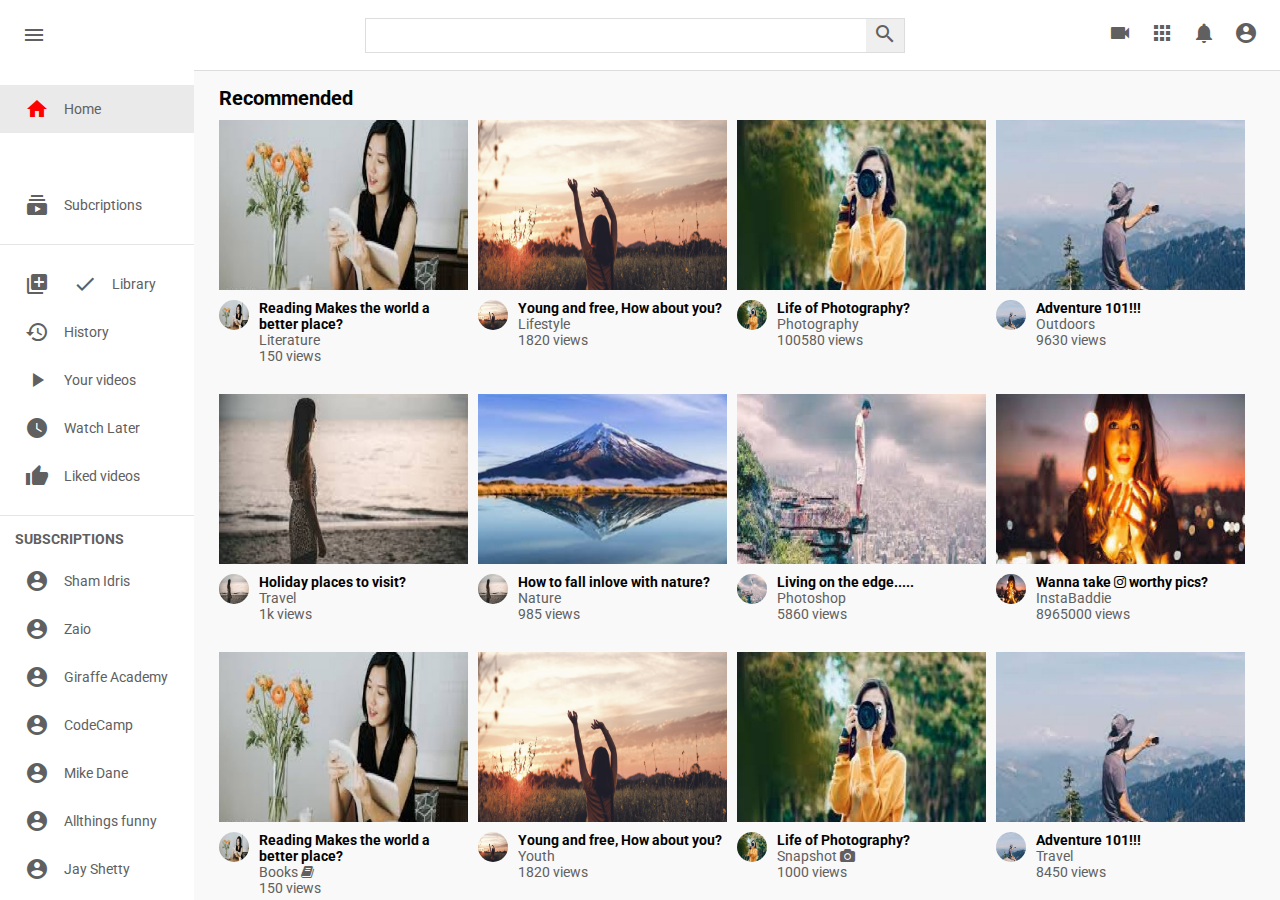
==== index.html @ aa1c9d06 "youTube page clone" ====
<!DOCTYPE html>
<html lang="en">

<head>
    <meta charset="UTF-8">
    <meta name="viewport" content="width=device-width, initial-scale=1.0">
    <link href="https://fonts.googleapis.com/icon?family=Material+Icons" rel="stylesheet">
    <link rel="stylesheet" href="styles.css">
    <link rel="stylesheet" href="https://cdnjs.cloudflare.com/ajax/libs/font-awesome/4.7.0/css/font-awesome.min.css">
    <title>Youtube UI Clone</title>
</head>

<body>
    <div class="menuBar">
        <div class="logo">
            <i class="material-icons">menu</i>
            <img src="https://www.youtube.com/about/static/svgs/icons/brand-resources/YouTube-logo-full_color_light.svg?cache=72a5d9c" alt="">
        </div>
        <div class="search">
            <form action="">
                <input type="text">
                <button><i class="material-icons">search</i></button>
            </form>
        </div>
        <div class="icons">
            <i class="material-icons">videocam</i>
            <i class="material-icons">apps</i>
            <i class="material-icons">notifications</i>
            <i class="material-icons">account_circle</i>
        </div>
    </div>
    <div class="mainBody">
        <div class="categories">
            <div class="categoriesSection">
                <span class="category active-span">
                    <i class="material-icons active">home</i>
                    <span>Home</span>
                </span>
                <span class="category">
                    <i class="material-icons">local_fire_department</i>
                    <span>Trending</span>
                </span>
                <span class="category">
                    <i class="material-icons">subscriptions</i>
                    <span>Subcriptions</span>
                </span>
            </div>
            <hr>
            <div class="categoriesSection">
                <span class="category">
                    <i class="material-icons">library_add_check</i>
                    <span>Library</span>
                </span>
                <span class="category">
                    <i class="material-icons">history</i>
                    <span>History</span>
                </span>
                <span class="category">
                    <i class="material-icons">play_arrow</i>
                    <span>Your videos</span>
                </span>
                <span class="category">
                    <i class="material-icons">watch_later</i>
                    <span>Watch Later</span>
                </span>
                <span class="category">
                    <i class="material-icons">thumb_up</i>
                    <span>Liked videos</span>
                </span>
            </div>
            <hr>
            <div class="categoriesSection">
                <h4>SUBSCRIPTIONS</h4>
                <span class="category">
                    <i class="material-icons">account_circle</i>
                    <span>Sham Idris</span>
                </span>
                <span class="category">
                    <i class="material-icons">account_circle</i>
                    <span>Zaio</span>
                </span>
                <span class="category">
                    <i class="material-icons">account_circle</i>
                    <span>Giraffe Academy</span>
                </span>
                <span class="category">
                    <i class="material-icons">account_circle</i>
                    <span>CodeCamp</span>
                </span>
                <span class="category">
                    <i class="material-icons">account_circle</i>
                    <span>Mike Dane</span>
                </span>
                <span class="category">
                    <i class="material-icons">account_circle</i>
                    <span>Allthings funny</span>
                </span>
                <span class="category">
                    <i class="material-icons">account_circle</i>
                    <span>Jay Shetty<r/span>
                </span>
            </div>


        </div>
        <div class="videos">
            <h1>Recommended</h1>
            <div class="videosGrid">

                <div class="video">
                    <div class="thumbnail">
                        <img src="images/resize-1598479490548944699download.jpg" alt="">
                    </div>
                    <div class="details">
                        <div class="author">
                            <img src="images/resize-1598479490548944699download.jpg" alt="">
                        </div>
                        <div class="title">
                            <h3>Reading Makes the world a better place?</h3>
                            <a href="">Literature</a>
                            <span>150 views</span>
                        </div>
                    </div>
                </div>
                <div class="video">
                    <div class="thumbnail">
                        <img src="images/resize-15984796391588912843HeaderimageBTL4.png" alt="">
                    </div>
                    <div class="details">
                        <div class="author">
                            <img src="images/resize-15984796391588912843HeaderimageBTL4.png" alt="">
                        </div>
                        <div class="title">
                            <h3>Young and free, How about you?</h3>
                            <a href="">Lifestyle</a>
                            <span>1820 views</span>
                        </div>
                    </div>
                </div>
                <div class="video">
                    <div class="thumbnail">
                        <img src="images/resize-15984789691279528398download1.jpg" alt="">
                    </div>
                    <div class="details">
                        <div class="author">
                            <img src="images/resize-15984789691279528398download1.jpg" alt="">
                        </div>
                        <div class="title">
                            <h3>Life of Photography?</h3>
                            <a href="">Photography</a>
                            <span>100580 views</span>
                        </div>
                    </div>
                </div>
                <div class="video">
                    <div class="thumbnail">
                        <img src="images/resize-15984799725164188871.jpg" alt="">
                    </div>
                    <div class="details">
                        <div class="author">
                            <img src="images/resize-15984799725164188871.jpg" alt="">
                        </div>
                        <div class="title">
                            <h3>Adventure 101!!!</h3>
                            <a href="">Outdoors</a>
                            <span>9630 views</span>
                        </div>
                    </div>
                </div>
                <div class="video">
                    <div class="thumbnail">
                        <img src="images/resize-15984800598390956472.jpg" alt="">
                    </div>
                    <div class="details">
                        <div class="author">
                            <img src="images/resize-15984800598390956472.jpg" alt="">
                        </div>
                        <div class="title">
                            <h3>Holiday places to visit?</h3>
                            <a href="">Travel</a>
                            <span>1k views</span>
                        </div>
                    </div>
                </div>
                <div class="video">
                    <div class="thumbnail">
                        <img src="images/resize-159848023417909337923.jpg" alt="">
                    </div>
                    <div class="details">
                        <div class="author">
                            <img src="images/resize-15984800598390956472.jpg" alt="">
                        </div>
                        <div class="title">
                            <h3>How to fall inlove with nature?</h3>
                            <a href="">Nature</a>
                            <span>985 views</span>
                        </div>
                    </div>
                </div>
                <div class="video">
                    <div class="thumbnail">
                        <img src="images/resize-159848054420523253944.jpg" alt="">
                    </div>
                    <div class="details">
                        <div class="author">
                            <img src="images/resize-159848054420523253944.jpg" alt="">
                        </div>
                        <div class="title">
                            <h3>Living on the edge.....</h3>
                            <a href="">Photoshop</a>
                            <span>5860 views</span>
                        </div>
                    </div>
                </div>
                <div class="video">
                    <div class="thumbnail">
                        <img src="images/resize-15984805974992859575.jpg" alt="">
                    </div>
                    <div class="details">
                        <div class="author">
                            <img src="images/resize-15984805974992859575.jpg" alt="">
                        </div>
                        <div class="title">
                            <h3>Wanna take <i class="fa fa-instagram" aria-hidden="true"></i> worthy pics?</h3>
                            <a href="">InstaBaddie</a>
                            <span>8965000 views</span>
                        </div>
                    </div>
                </div>
                <div class="video">
                    <div class="thumbnail">
                        <img src="images/resize-1598479490548944699download.jpg" alt="">
                    </div>
                    <div class="details">
                        <div class="author">
                            <img src="images/resize-1598479490548944699download.jpg" alt="">
                        </div>
                        <div class="title">
                            <h3>Reading Makes the world a better place?</h3>
                            <a href="">Books <i class="fa fa-book" aria-hidden="true"></i></a>
                            <span>150 views</span>
                        </div>
                    </div>
                </div>
                <div class="video">
                    <div class="thumbnail">
                        <img src="images/resize-15984796391588912843HeaderimageBTL4.png" alt="">
                    </div>
                    <div class="details">
                        <div class="author">
                            <img src="images/resize-15984796391588912843HeaderimageBTL4.png" alt="">
                        </div>
                        <div class="title">
                            <h3>Young and free, How about you?</h3>
                            <a href="">Youth </a>
                            <span>1820 views</span>
                        </div>
                    </div>
                </div>
                <div class="video">
                    <div class="thumbnail">
                        <img src="images/resize-15984789691279528398download1.jpg" alt="">
                    </div>
                    <div class="details">
                        <div class="author">
                            <img src="images/resize-15984789691279528398download1.jpg" alt="">
                        </div>
                        <div class="title">
                            <h3>Life of Photography?</h3>
                            <a href="">Snapshot <i class="fa fa-camera    "></i></a>
                            <span>1000 views</span>
                        </div>
                    </div>
                </div>
                <div class="video">
                    <div class="thumbnail">
                        <img src="images/resize-15984799725164188871.jpg" alt="">
                    </div>
                    <div class="details">
                        <div class="author">
                            <img src="images/resize-15984799725164188871.jpg" alt="">
                        </div>
                        <div class="title">
                            <h3>Adventure 101!!!</h3>
                            <a href="">Travel <i class="fas fa-mountains    "></i></a>
                            <span>8450 views</span>
                        </div>
                    </div>
                </div>
                <div class="video">
                    <div class="thumbnail">
                        <img src="images/resize-15984800598390956472.jpg" alt="">
                    </div>
                    <div class="details">
                        <div class="author">
                            <img src="images/resize-15984800598390956472.jpg" alt="">
                        </div>
                        <div class="title">
                            <h3>Holiday places to visit?</h3>
                            <a href="">Country <i class="fa fa-globe" aria-hidden="true"></i></a>
                            <span>870 views</span>
                        </div>
                    </div>
                </div>
                <div class="video">
                    <div class="thumbnail">
                        <img src="images/resize-159848023417909337923.jpg" alt="">
                    </div>
                    <div class="details">
                        <div class="author">
                            <img src="images/resize-15984800598390956472.jpg" alt="">
                        </div>
                        <div class="title">
                            <h3>How to fall inlove with nature?</h3>
                            <a href="">World</a>
                            <span>75690 views</span>
                        </div>
                    </div>
                </div>
                <div class="video">
                    <div class="thumbnail">
                        <img src="images/resize-159848054420523253944.jpg" alt="">
                    </div>
                    <div class="details">
                        <div class="author">
                            <img src="images/resize-159848054420523253944.jpg" alt="">
                        </div>
                        <div class="title">
                            <h3>Living on the edge.....</h3>
                            <a href="">Stunts <i class="fa fa-exclamation-circle" aria-hidden="true"></i></a>
                            <span>7896 views</span>
                        </div>
                    </div>
                </div>
                <div class="video">
                    <div class="thumbnail">
                        <img src="images/resize-15984805974992859575.jpg" alt="">
                    </div>
                    <div class="details">
                        <div class="author">
                            <img src="images/resize-15984805974992859575.jpg" alt="">
                        </div>
                        <div class="title">
                            <h3>Wanna take <i class="fa fa-instagram" aria-hidden="true"></i> worthy pics?</h3>
                            <a href="">Pictures</a>
                            <span>1580 views</span>
                        </div>
                    </div>
                </div>
                <div class="video">
                    <div class="thumbnail">
                        <img src="images/resize-1598479490548944699download.jpg" alt="">
                    </div>
                    <div class="details">
                        <div class="author">
                            <img src="images/resize-1598479490548944699download.jpg" alt="">
                        </div>
                        <div class="title">
                            <h3>Reading Makes the world a better place?</h3>
                            <a href=""><i class="fa fa-book-open    "></i></a>
                            <span>150 views</span>
                        </div>
                    </div>
                </div>
                <div class="video">
                    <div class="thumbnail">
                        <img src="images/resize-15984796391588912843HeaderimageBTL4.png" alt="">
                    </div>
                    <div class="details">
                        <div class="author">
                            <img src="images/resize-15984796391588912843HeaderimageBTL4.png" alt="">
                        </div>
                        <div class="title">
                            <h3>Young and free, How about you?</h3>
                            <a href=""><i class="fa fa-motorcycle" aria-hidden="true"></i></a>
                            <span>1820 views</span>
                        </div>
                    </div>
                </div>
                <div class="video">
                    <div class="thumbnail">
                        <img src="images/resize-15984789691279528398download1.jpg" alt="">
                    </div>
                    <div class="details">
                        <div class="author">
                            <img src="images/resize-15984789691279528398download1.jpg" alt="">
                        </div>
                        <div class="title">
                            <h3>Life of Photography?</h3>
                            <a href="">take a Snap<i class="fa fa-snapchat" aria-hidden="true"></i></a>
                            <span>1000 views</span>
                        </div>
                    </div>
                </div>
                <div class="video">
                    <div class="thumbnail">
                        <img src="images/resize-15984799725164188871.jpg" alt="">
                    </div>
                    <div class="details">
                        <div class="author">
                            <img src="images/resize-15984799725164188871.jpg" alt="">
                        </div>
                        <div class="title">
                            <h3>Adventure 101!!!</h3>
                            <a href="">Accomplishments <i class="fa fa-trophy    "></i></a>
                            <span>1000 views</span>
                        </div>
                    </div>
                </div>
            </div>
        </div>
    </div>
    </div>
</body>

</html>
---- styles.css ----
@import url('https://fonts.googleapis.com/css2?family=Roboto:wght@300;400;700&display=swap');
:root {
    --color-grey: #e5e5e5;
    --color-grey-dark: #e5e5e5d2;
    --color-bg: #f9f9f9;
}

* {
    margin: 0;
    padding: 0;
    box-sizing: border-box;
}

h1 {
    font-size: 20px;
    margin-bottom: 10px;
    color: rgb(3, 3, 3);
}

h4 {
    font-size: 14px;
    margin-left: 15px;
    color: rgb(96, 96, 96);
    margin-bottom: 10px;
}

hr {
    height: 1px;
    background-color: var(--color-grey);
    border: none;
}

body {
    font-family: 'Roboto', sans-serif;
}

.material-icons {
    color: rgb(96, 96, 96);
}

.menuBar {
    display: flex;
    justify-content: space-between;
    align-items: center;
    height: 70px;
    padding: 15px;
}

.menuBar .logo {
    display: flex;
    align-items: center;
}

.menuBar .logo img {
    width: 100px;
    margin-left: 15px;
}

.menuBar i {
    padding: 0 7px;
}

.menuBar .search form {
    border: 1px solid #ddd;
    height: 35px;
    margin: 0;
    padding: 0;
    display: flex;
}

.menuBar .search input {
    width: 500px;
    padding: 0;
    margin: 0;
    border-radius: 0;
    border: none;
    height: 100%;
}

.menuBar .search button {
    padding: 0;
    margin: 0;
    height: 100%;
    border: none;
    border-radius: 0;
    /* border: none; */
}

.mainBody {
    height: calc(100vh - 70px);
    display: flex;
    overflow: hidden;
}

.categories {
    height: 100%;
    width: 230px;
    background-color: white;
    overflow-y: scroll;
}

.mainBody .categories .categoriesSection {
    width: 100%;
    display: flex;
    flex-direction: column;
    margin-bottom: 15px;
    margin-top: 15px;
}

.mainBody .categories .categoriesSection .category {
    display: flex;
    align-items: center;
    padding: 12px 25px;
}

.mainBody .categories .categoriesSection .category .active {
    color: red;
}

.mainBody .categories .categoriesSection .category span {
    margin-left: 15px;
}

.active-span {
    background: var(--color-grey-dark);
}

.mainBody .categories .categoriesSection .category:hover {
    background: var(--color-grey);
    cursor: pointer;
}

.videos {
    background: var(--color-bg);
    width: 100%;
    height: 100%;
    padding: 15px 25px;
    border-top: 1px solid #ddd;
    overflow-y: scroll;
}

.videos .videosGrid {
    display: flex;
    flex-direction: row;
    justify-content: space-around;
    flex-wrap: wrap;
}

.videos .videosGrid .video {
    width: calc(25% - 10px);
    margin-right: 10px;
    margin-bottom: 30px;
}

.videos .videosGrid .video .thumbnail {
    width: 100%;
    height: 170px;
}

.videos .videosGrid .video .thumbnail img {
    object-fit: cover;
    height: 100%;
    width: 100%;
}

.author img {
    object-fit: cover;
    border-radius: 50%;
    height: 30px;
    width: 30px;
    margin-right: 10px;
}

.details {
    display: flex;
    margin-top: 10px;
}

.details .title {
    display: flex;
    flex-direction: column;
}

.details .title h3 {
    color: rgb(3, 3, 3);
    font-size: 14px;
}

.details .title a,
span {
    text-decoration: none;
    color: rgb(96, 96, 96);
    font-size: 14px;
}
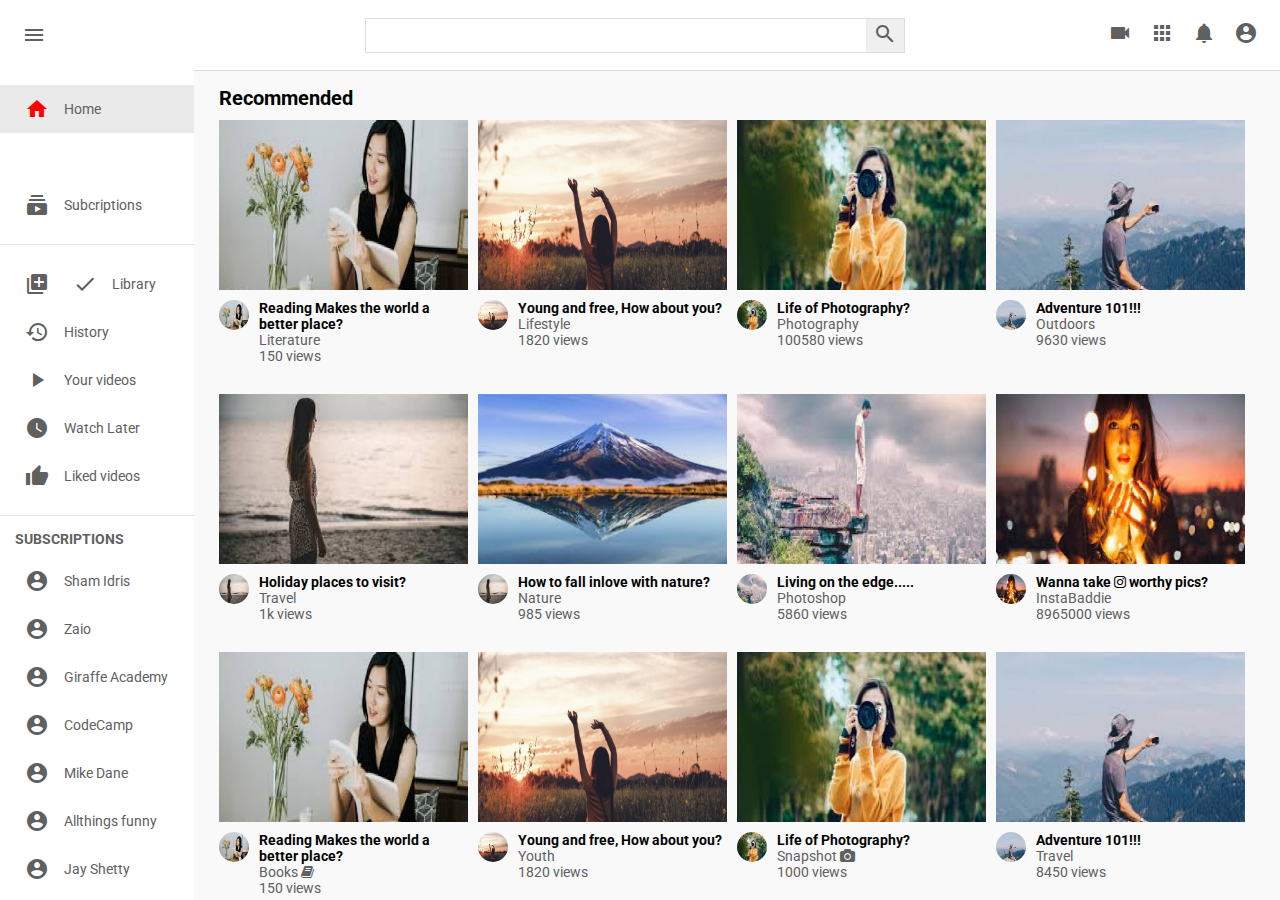
==== commit e5554c4e: "Extensions" ====
--- a/index.html
+++ b/index.html
@@ -36,9 +36,10 @@
                     <i class="material-icons active">home</i>
                     <span>Home</span>
                 </span>
+                <a href=""></a>
                 <span class="category">
                     <i class="material-icons">local_fire_department</i>
-                    <span>Trending</span>
+                    <span> <a href="html/trending.html" style="text-decoration: none;">Trending</a></span>
                 </span>
                 <span class="category">
                     <i class="material-icons">subscriptions</i>
--- a/styles.css
+++ b/styles.css
@@ -111,6 +111,7 @@
     display: flex;
     align-items: center;
     padding: 12px 25px;
+    text-decoration: none;
 }
 
 .mainBody .categories .categoriesSection .category .active {
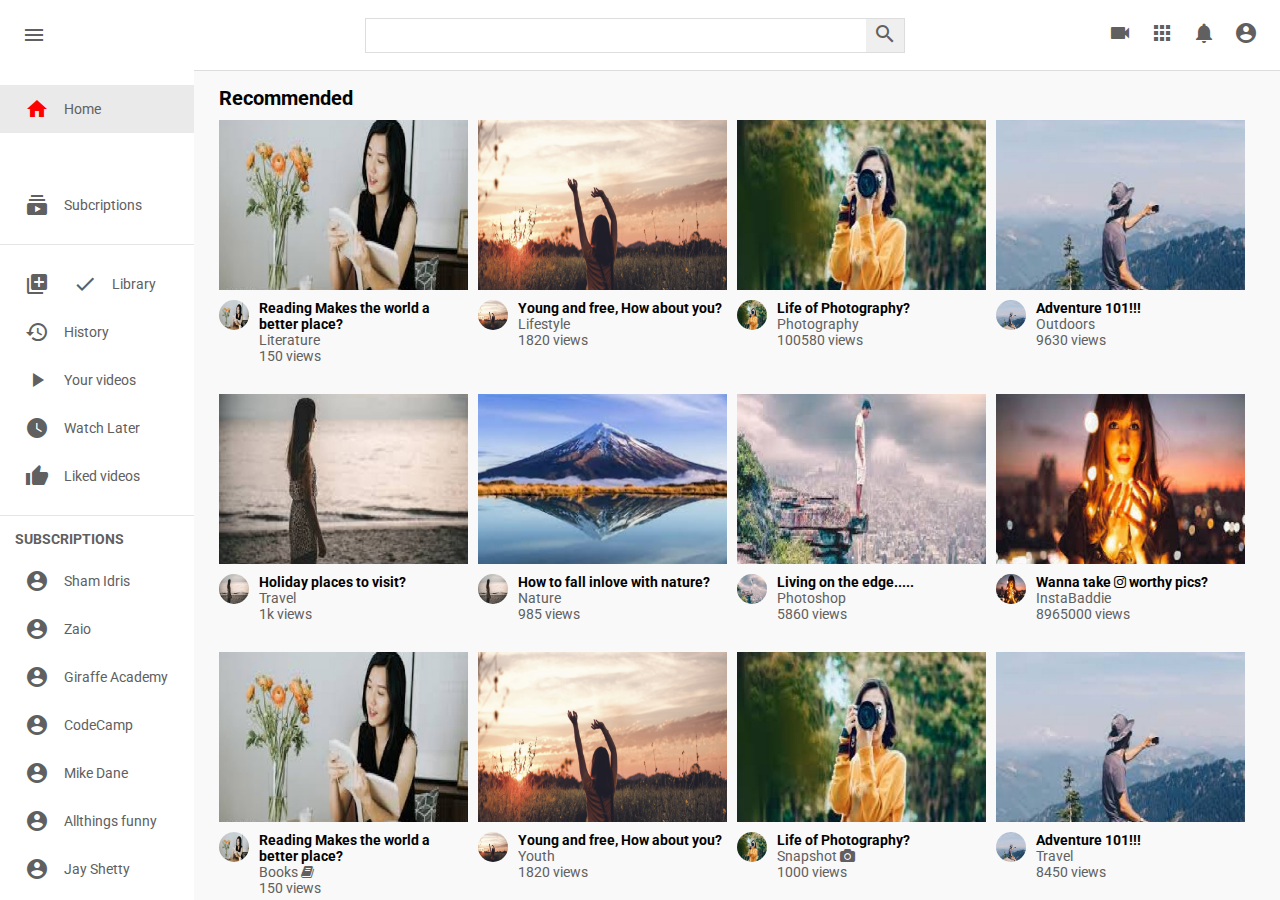
==== commit f38652a6: "update" ====
--- a/index.html
+++ b/index.html
@@ -39,7 +39,7 @@
                 <a href=""></a>
                 <span class="category">
                     <i class="material-icons">local_fire_department</i>
-                    <span> <a href="html/trending.html" style="text-decoration: none;">Trending</a></span>
+                    <span> <a href="html/trending.html" style="text-decoration: none; color: rgb(96, 96, 96)">Trending</a></span>
                 </span>
                 <span class="category">
                     <i class="material-icons">subscriptions</i>
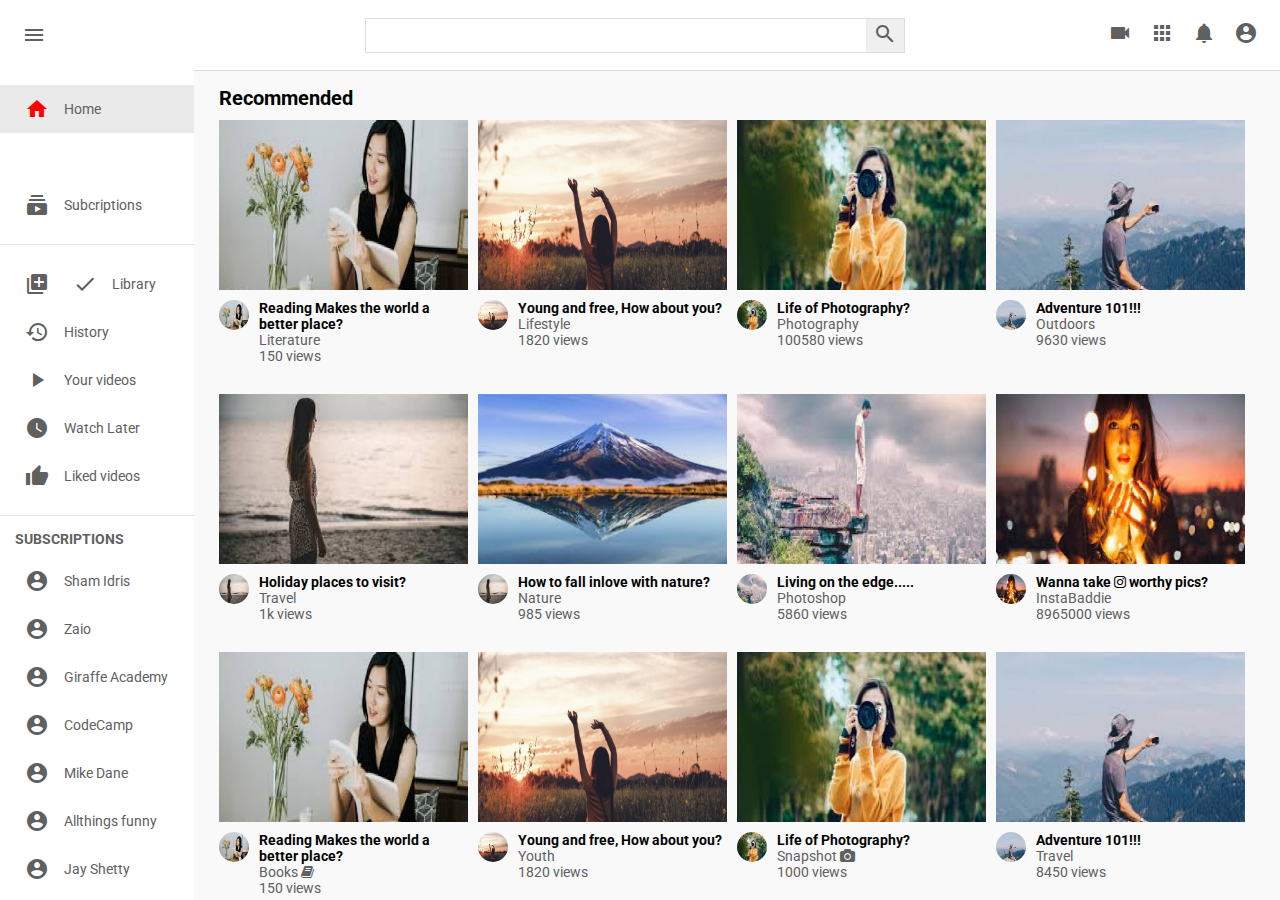
==== commit dff0451f: "Update index.html" ====
--- a/index.html
+++ b/index.html
@@ -14,7 +14,7 @@
     <div class="menuBar">
         <div class="logo">
             <i class="material-icons">menu</i>
-            <img src="https://www.youtube.com/about/static/svgs/icons/brand-resources/YouTube-logo-full_color_light.svg?cache=72a5d9c" alt="">
+            <img src="https://www.gstatic.com/youtube/img/branding/youtubelogo/svg/youtubelogo.svg" alt="">
         </div>
         <div class="search">
             <form action="">
@@ -414,4 +414,4 @@
     </div>
 </body>
 
-</html>+</html>
